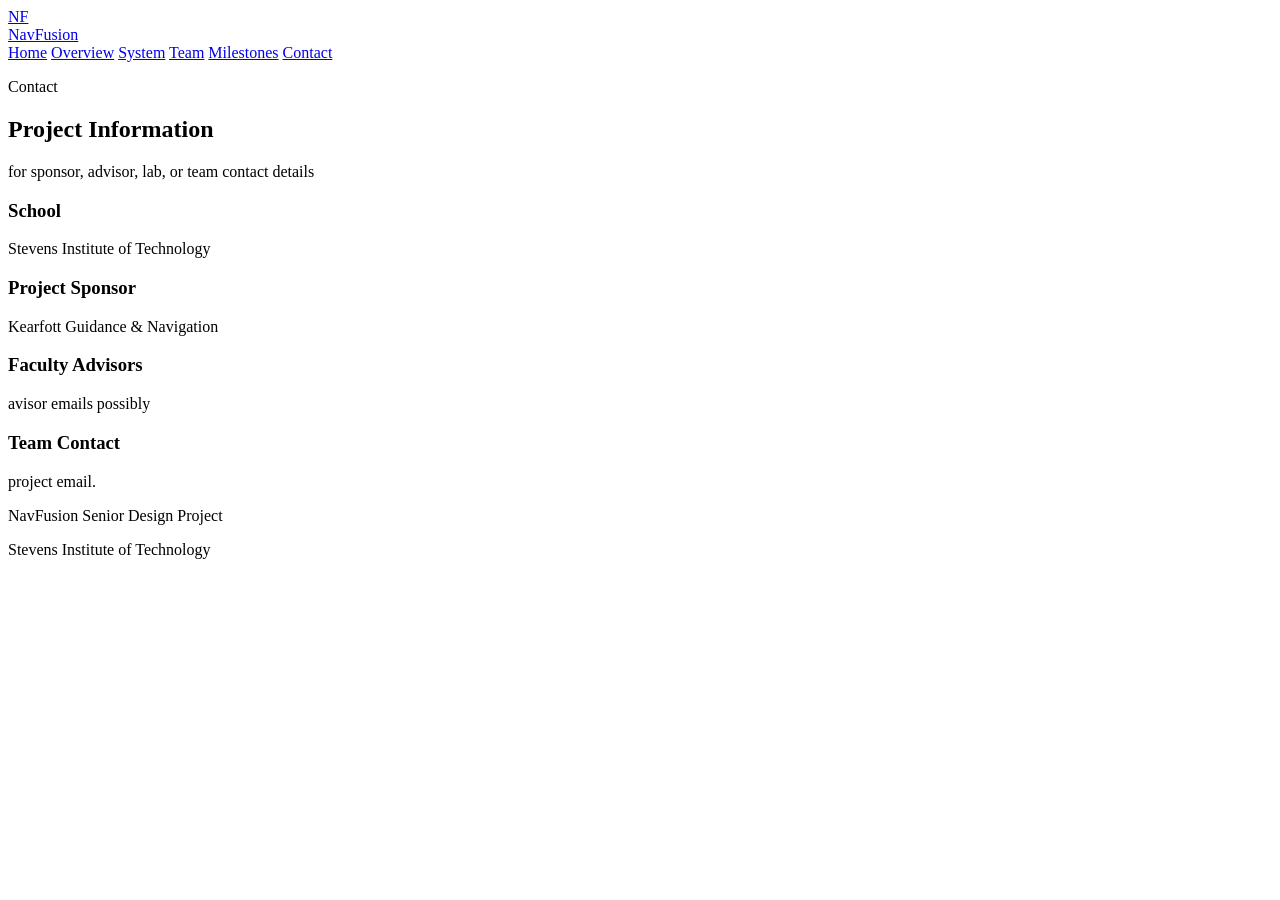
==== contact.html @ 614afa4a "Create contact.html" ====
<!DOCTYPE html>
<html lang="en">
<head>
  <meta charset="UTF-8" />
  <meta name="viewport" content="width=device-width, initial-scale=1.0" />
  <title>NavFusion | Contact</title>
  <link rel="stylesheet" href="styles.css" />
</head>
<body>
  <header class="topbar">
    <div class="container nav">
      <a href="index.html" class="brand">
        <div class="brand-mark">NF</div>
        <span>NavFusion</span>
      </a>
      <nav>
        <a href="index.html">Home</a>
        <a href="overview.html">Overview</a>
        <a href="system.html">System</a>
        <a href="team.html">Team</a>
        <a href="milestones.html">Milestones</a>
        <a href="contact.html">Contact</a>
      </nav>
    </div>
  </header>

  <section class="page-hero">
    <div class="container">
      <p class="eyebrow">Contact</p>
      <h1>Project Information</h1>
      <p class="page-intro">
        for sponsor, advisor, lab, or team contact details
      </p>
    </div>
  </section>

  <section class="section">
    <div class="container grid-2">
      <div class="card">
        <h3>School</h3>
        <p>Stevens Institute of Technology</p>
      </div>
      <div class="card">
        <h3>Project Sponsor</h3>
        <p>Kearfott Guidance & Navigation</p>
      </div>
      <div class="card">
        <h3>Faculty Advisors</h3>
        <p> avisor emails possibly</p>
      </div>
      <div class="card">
        <h3>Team Contact</h3>
        <p> project email.</p>
      </div>
    </div>
  </section>

  <footer>
    <div class="container footer">
      <p>NavFusion Senior Design Project</p>
      <p>Stevens Institute of Technology</p>
    </div>
  </footer>
</body>
</html>
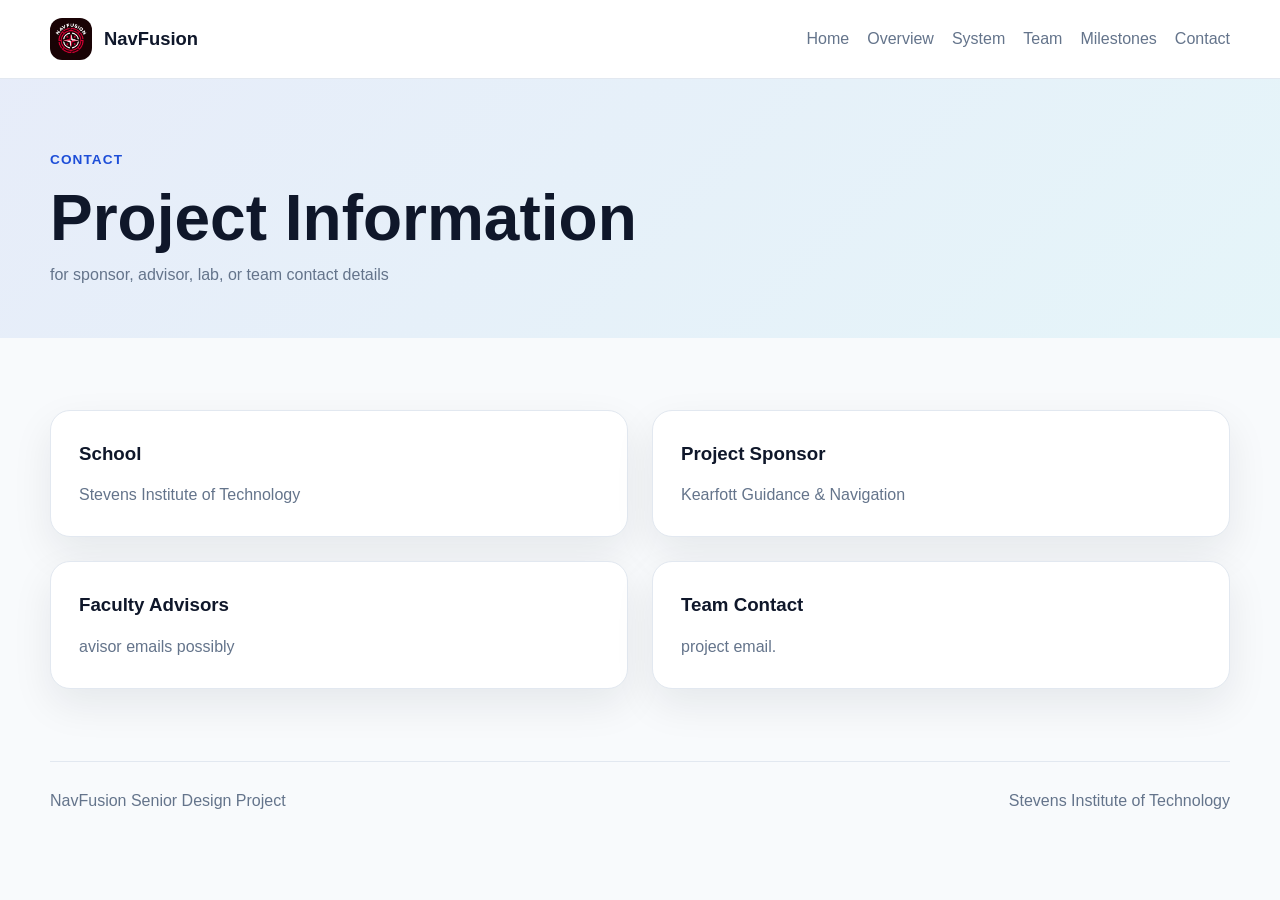
==== commit 8cfd573b: "Added team logo to header" ====
--- a/contact.html
+++ b/contact.html
@@ -10,7 +10,7 @@
   <header class="topbar">
     <div class="container nav">
       <a href="index.html" class="brand">
-        <div class="brand-mark">NF</div>
+        <img src="navfusion_logo.png" alt="NF" class="brand-mark">
         <span>NavFusion</span>
       </a>
       <nav>
--- a/styles.css
+++ b/styles.css
@@ -0,0 +1,329 @@
+* {
+  box-sizing: border-box;
+  margin: 0;
+  padding: 0;
+}
+
+:root {
+  --navy: #0f172a;
+  --blue: #1d4ed8;
+  --light-blue: #dbeafe;
+  --slate: #334155;
+  --muted: #64748b;
+  --bg: #f8fafc;
+  --white: #ffffff;
+  --border: #e2e8f0;
+  --shadow: 0 16px 40px rgba(15, 23, 42, 0.08);
+  --radius: 20px;
+  --width: 1180px;
+}
+
+body {
+  font-family: Arial, Helvetica, sans-serif;
+  background: var(--bg);
+  color: var(--slate);
+  line-height: 1.6;
+}
+
+a {
+  text-decoration: none;
+  color: inherit;
+}
+
+.container {
+  width: min(100% - 40px, var(--width));
+  margin: 0 auto;
+}
+
+.topbar {
+  position: sticky;
+  top: 0;
+  z-index: 1000;
+  background: rgba(255, 255, 255, 0.95);
+  border-bottom: 1px solid var(--border);
+  backdrop-filter: blur(8px);
+}
+
+.nav {
+  min-height: 78px;
+  display: flex;
+  align-items: center;
+  justify-content: space-between;
+  gap: 20px;
+  flex-wrap: wrap;
+}
+
+.brand {
+  display: flex;
+  align-items: center;
+  gap: 12px;
+  font-size: 1.15rem;
+  font-weight: 700;
+  color: var(--navy);
+}
+
+.brand-mark {
+  width: 42px;
+  height: 42px;
+  border-radius: 12px;
+  display: grid;
+  place-items: center;
+  background: linear-gradient(135deg, var(--blue), #06b6d4);
+  color: white;
+  font-weight: 800;
+}
+
+nav {
+  display: flex;
+  gap: 18px;
+  flex-wrap: wrap;
+}
+
+nav a {
+  color: var(--muted);
+  font-weight: 500;
+}
+
+nav a:hover {
+  color: var(--blue);
+}
+
+.hero,
+.page-hero {
+  background: linear-gradient(135deg, rgba(29, 78, 216, 0.08), rgba(6, 182, 212, 0.08));
+}
+
+.hero {
+  padding: 90px 0 70px;
+}
+
+.page-hero {
+  padding: 70px 0 50px;
+}
+
+.hero-grid {
+  display: grid;
+  grid-template-columns: 1.2fr 0.8fr;
+  gap: 32px;
+  align-items: center;
+}
+
+.eyebrow {
+  color: var(--blue);
+  font-size: 0.85rem;
+  font-weight: 800;
+  text-transform: uppercase;
+  letter-spacing: 0.08em;
+  margin-bottom: 14px;
+}
+
+h1 {
+  color: var(--navy);
+  font-size: clamp(2.5rem, 5vw, 4.4rem);
+  line-height: 1.05;
+  margin-bottom: 10px;
+}
+
+h2 {
+  color: var(--navy);
+  font-size: clamp(1.4rem, 2.6vw, 2.3rem);
+  margin-bottom: 16px;
+}
+
+.hero-text,
+.page-intro,
+.section-heading p,
+.card p,
+.card li,
+.timeline-item p {
+  color: var(--muted);
+}
+
+.button-row {
+  display: flex;
+  gap: 14px;
+  flex-wrap: wrap;
+  margin-top: 24px;
+}
+
+.btn {
+  display: inline-flex;
+  align-items: center;
+  justify-content: center;
+  padding: 14px 20px;
+  border-radius: 14px;
+  font-weight: 700;
+  border: 1px solid transparent;
+}
+
+.btn-primary {
+  background: var(--blue);
+  color: white;
+}
+
+.btn-secondary {
+  background: white;
+  border-color: var(--border);
+  color: var(--navy);
+}
+
+.card {
+  background: var(--white);
+  border: 1px solid var(--border);
+  border-radius: var(--radius);
+  box-shadow: var(--shadow);
+  padding: 28px;
+}
+
+.hero-card h3,
+.card h3 {
+  color: var(--navy);
+  margin-bottom: 14px;
+}
+
+.section {
+  padding: 72px 0;
+}
+
+.section.light {
+  background: #f1f5f9;
+}
+
+.section-heading {
+  margin-bottom: 28px;
+  max-width: 780px;
+}
+
+.grid-2,
+.grid-3 {
+  display: grid;
+  gap: 24px;
+}
+
+.grid-2 {
+  grid-template-columns: repeat(2, 1fr);
+}
+
+.grid-3 {
+  grid-template-columns: repeat(3, 1fr);
+}
+
+.stats {
+  display: grid;
+  grid-template-columns: repeat(2, 1fr);
+  gap: 14px;
+  margin-top: 18px;
+}
+
+.stat {
+  border: 1px solid var(--border);
+  border-radius: 16px;
+  padding: 16px;
+  background: #fcfdff;
+}
+
+.stat strong {
+  display: block;
+  color: var(--navy);
+  font-size: 1.25rem;
+  margin-bottom: 4px;
+}
+
+.card ul {
+  padding-left: 20px;
+}
+
+.card li + li {
+  margin-top: 10px;
+}
+
+.cta {
+  background: linear-gradient(135deg, var(--navy), #1e3a8a);
+  color: white;
+  border-radius: 28px;
+  padding: 40px;
+  display: flex;
+  justify-content: space-between;
+  gap: 24px;
+  align-items: center;
+}
+
+.cta h2,
+.cta p,
+.cta .eyebrow {
+  color: white;
+}
+
+.timeline {
+  border-left: 3px solid #bfdbfe;
+  padding-left: 24px;
+  display: grid;
+  gap: 22px;
+}
+
+.timeline-item {
+  background: white;
+  border: 1px solid var(--border);
+  border-radius: 18px;
+  box-shadow: var(--shadow);
+  padding: 22px;
+  position: relative;
+}
+
+.timeline-item::before {
+  content: "";
+  position: absolute;
+  left: -33px;
+  top: 28px;
+  width: 14px;
+  height: 14px;
+  border-radius: 50%;
+  background: var(--blue);
+  box-shadow: 0 0 0 6px #dbeafe;
+}
+
+.footer {
+  padding: 26px 0 40px;
+  border-top: 1px solid var(--border);
+  display: flex;
+  justify-content: space-between;
+  gap: 20px;
+  flex-wrap: wrap;
+  color: var(--muted);
+}
+
+@media (max-width: 950px) {
+  .hero-grid,
+  .grid-2,
+  .grid-3,
+  .cta,
+  .stats {
+    grid-template-columns: 1fr;
+  }
+
+  .cta {
+    flex-direction: column;
+    align-items: flex-start;
+  }
+}
+
+@media (max-width: 700px) {
+  .nav {
+    padding: 14px 0;
+  }
+
+  .hero,
+  .page-hero {
+    padding-top: 56px;
+  }
+
+  .section {
+    padding: 56px 0;
+  }
+
+  .card,
+  .cta,
+  .timeline-item {
+    padding: 22px;
+  }
+}
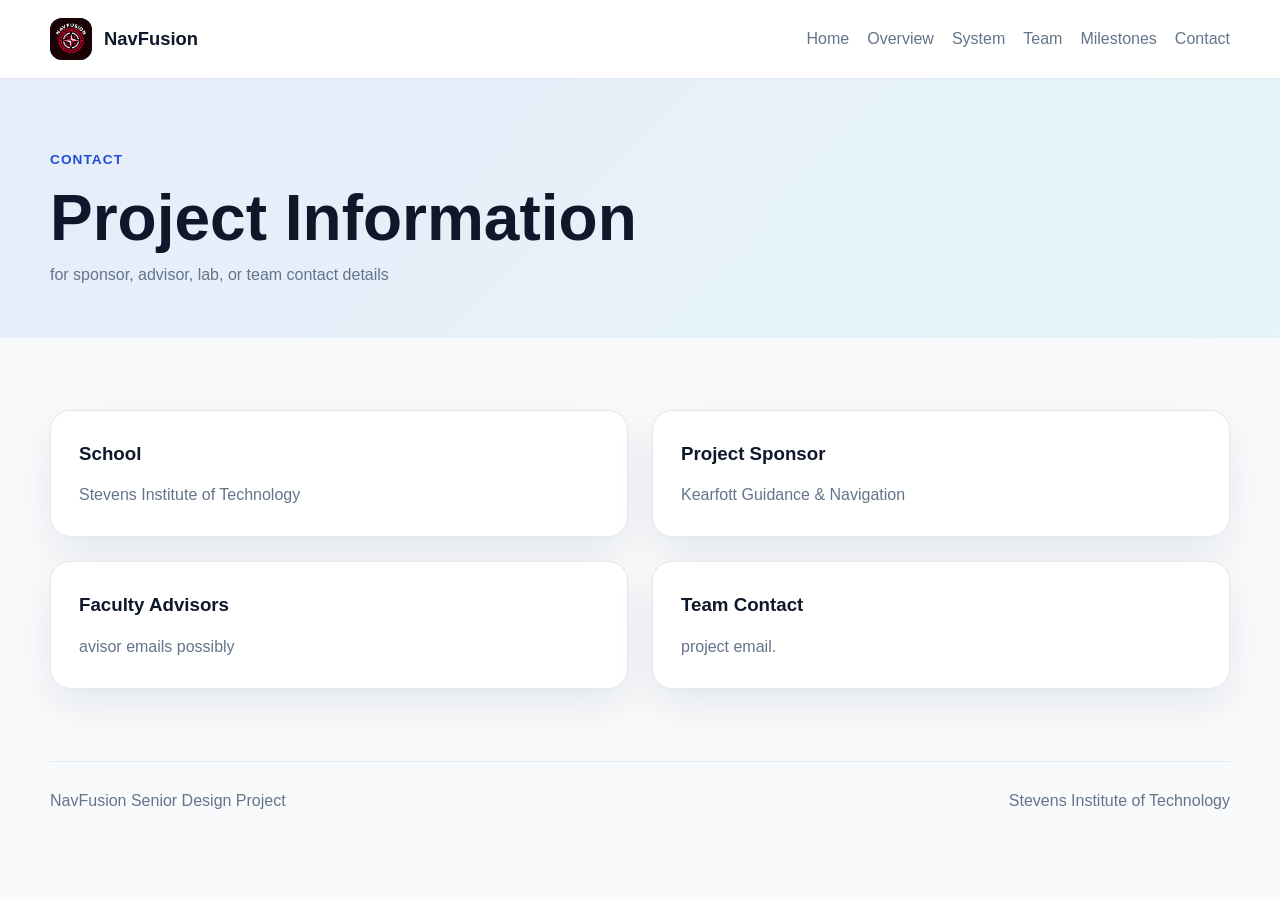
==== commit bc7e3250: "Added responsive nav bar for mobile and add pdf to milestones page." ====
--- a/contact.html
+++ b/contact.html
@@ -13,6 +13,7 @@
         <img src="navfusion_logo.png" alt="NF" class="brand-mark">
         <span>NavFusion</span>
       </a>
+      <button class="menu-toggle" aria-label="Toggle Navigation">&#9776;</button>
       <nav>
         <a href="index.html">Home</a>
         <a href="overview.html">Overview</a>
@@ -61,5 +62,6 @@
       <p>Stevens Institute of Technology</p>
     </div>
   </footer>
+  <script src="nav.js"></script>
 </body>
 </html>
--- a/styles.css
+++ b/styles.css
@@ -66,8 +66,8 @@
   width: 42px;
   height: 42px;
   border-radius: 12px;
-  display: grid;
-  place-items: center;
+  display: block;
+  object-fit: contain;
   background: linear-gradient(135deg, var(--blue), #06b6d4);
   color: white;
   font-weight: 800;
@@ -77,6 +77,7 @@
   display: flex;
   gap: 18px;
   flex-wrap: wrap;
+  transition: right 0.3s ease;
 }
 
 nav a {
@@ -86,6 +87,15 @@
 
 nav a:hover {
   color: var(--blue);
+}
+
+.menu-toggle {
+  display: none;
+  background: none;
+  border: none;
+  font-size: 2rem;
+  color: var(--navy);
+  cursor: pointer;
 }
 
 .hero,
@@ -312,6 +322,42 @@
     padding: 14px 0;
   }
 
+  .menu-toggle {
+    display: block;
+    z-index: 1002;
+    position: relative;
+  }
+
+  .topbar nav {
+    position: fixed;
+    top: 0;
+    right: -280px; /* Start hidden off-screen */
+    width: 280px;
+    height: 100vh;
+    background-color: var(--white);
+    flex-direction: column;
+    align-items: flex-start;
+    justify-content: flex-start;
+    padding: 80px 30px 30px;
+    box-shadow: -4px 0 15px rgba(0,0,0,0.1);
+    z-index: 1001;
+  }
+
+  .topbar nav.open {
+    right: 0; /* Slide in when open */
+  }
+
+  .topbar nav a {
+    font-size: 1.2rem;
+    width: 100%;
+    padding: 12px 0;
+    border-bottom: 1px solid var(--border);
+  }
+
+  .topbar nav a:last-child {
+    border-bottom: none;
+  }
+
   .hero,
   .page-hero {
     padding-top: 56px;
